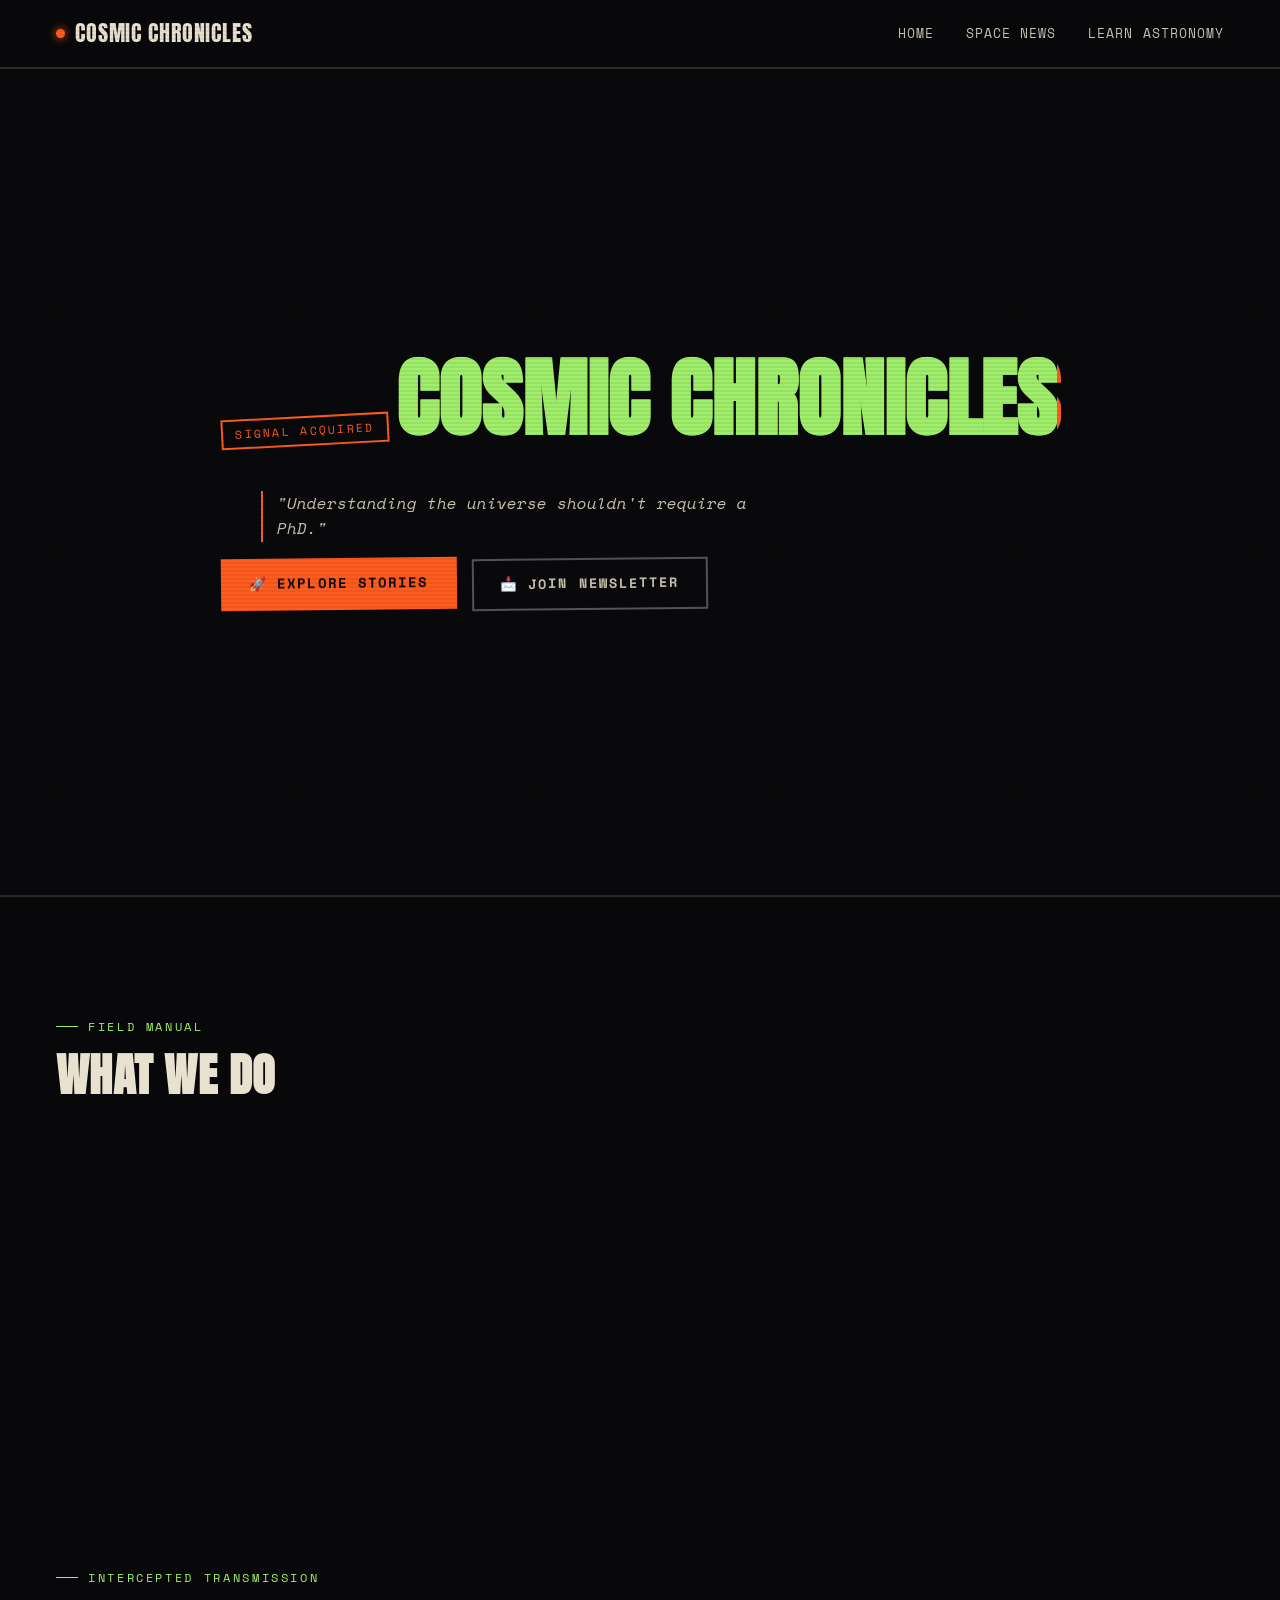
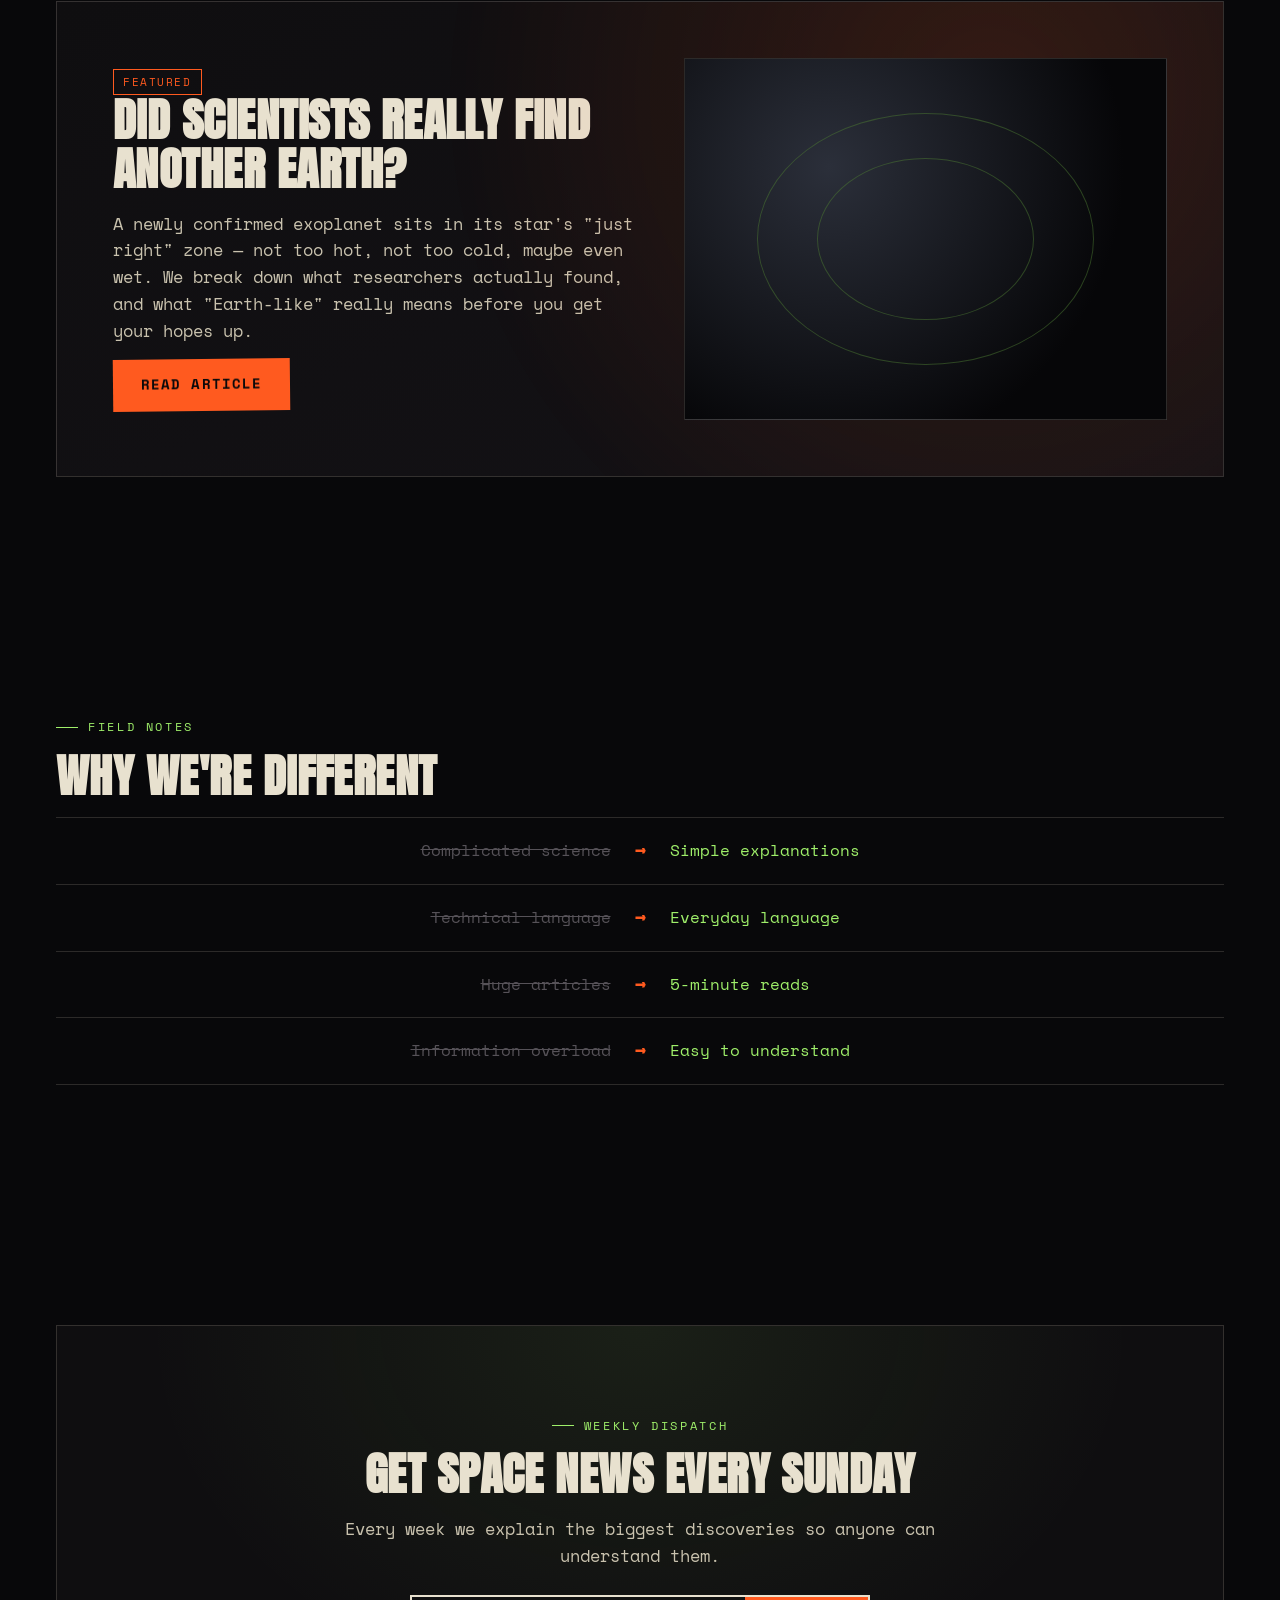
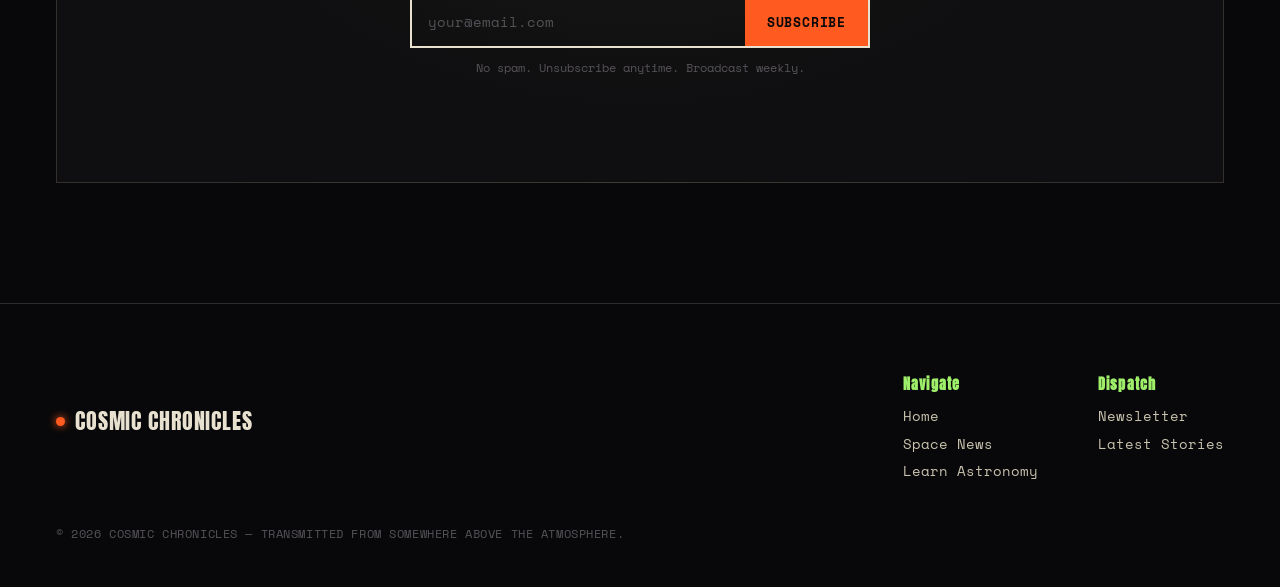
==== index.html @ 282ca545 "Add files via upload" ====
<!DOCTYPE html>
<html lang="en">
<head>
<meta charset="UTF-8">
<meta name="viewport" content="width=device-width, initial-scale=1.0">
<title>Cosmic Chronicles — Space News Made Simple</title>
<meta name="description" content="Space news and astronomy, explained in plain language. No PhD required.">
<link rel="stylesheet" href="style.css">
</head>
<body>

<div class="grain"></div>
<div class="scanlines"></div>
<canvas id="starfield"></canvas>

<nav class="site-nav">
  <div class="nav-brand"><span class="dot"></span> COSMIC CHRONICLES</div>
  <ul class="nav-links">
    <li><a href="index.html">Home</a></li>
    <li><a href="news.html">Space News</a></li>
    <li><a href="learn.html">Learn Astronomy</a></li>
  </ul>
</nav>

<main>

  <!-- ============ HERO ============ -->
  <section class="hero">
    <div class="wrap">
      <span class="stamp">SIGNAL ACQUIRED</span>
      <h1 class="glitch" data-text="COSMIC CHRONICLES">COSMIC CHRONICLES</h1>
      <p class="hero-tag" data-typewriter="Space news made simple."></p>
      <blockquote class="hero-quote">"Understanding the universe shouldn't require a PhD."</blockquote>
      <div class="btn-row">
        <a href="news.html" class="btn primary">🚀 Explore Stories</a>
        <a href="#newsletter" class="btn ghost">📩 Join Newsletter</a>
      </div>
    </div>
  </section>

  <!-- ============ MISSION ============ -->
  <section id="mission">
    <div class="wrap">
      <p class="eyebrow">Field Manual</p>
      <h2>What we do</h2>
      <div class="card-grid cols-3">
        <div class="report-card taped">
          <span class="icon">📚</span>
          <h3>Learn</h3>
          <p>Understand astronomy from the basics — no jargon, no gatekeeping.</p>
        </div>
        <div class="report-card taped">
          <span class="icon">📰</span>
          <h3>Read</h3>
          <p>Weekly space news explained in beginner-friendly language.</p>
        </div>
        <div class="report-card taped">
          <span class="icon">🚀</span>
          <h3>Discover</h3>
          <p>Stay updated on launches, telescopes, planets, and the latest discoveries.</p>
        </div>
      </div>
    </div>
  </section>

  <!-- ============ FEATURED STORY ============ -->
  <section id="featured">
    <div class="wrap">
      <p class="eyebrow">Intercepted Transmission</p>
      <div class="featured">
        <div>
          <span class="badge orange">Featured</span>
          <h2>Did Scientists Really Find Another Earth?</h2>
          <p class="lede">A newly confirmed exoplanet sits in its star's "just right" zone — not too hot, not too cold, maybe even wet. We break down what researchers actually found, and what "Earth-like" really means before you get your hopes up.</p>
          <a href="news.html" class="btn primary">Read Article</a>
        </div>
        <div class="featured-visual">
          <div class="ring orbit-spin" style="width:70%;height:70%;top:15%;left:15%;animation-duration:14s;"></div>
          <div class="ring orbit-spin" style="width:45%;height:45%;top:27.5%;left:27.5%;animation-duration:9s;animation-direction:reverse;"></div>
        </div>
      </div>
    </div>
  </section>

  <!-- ============ WHY WE'RE DIFFERENT ============ -->
  <section id="different">
    <div class="wrap">
      <p class="eyebrow">Field Notes</p>
      <h2>Why we're different</h2>
      <div class="ledger">
        <div class="ledger-row">
          <span class="old">Complicated science</span>
          <span class="arrow">→</span>
          <span class="new">Simple explanations</span>
        </div>
        <div class="ledger-row">
          <span class="old">Technical language</span>
          <span class="arrow">→</span>
          <span class="new">Everyday language</span>
        </div>
        <div class="ledger-row">
          <span class="old">Huge articles</span>
          <span class="arrow">→</span>
          <span class="new">5-minute reads</span>
        </div>
        <div class="ledger-row">
          <span class="old">Information overload</span>
          <span class="arrow">→</span>
          <span class="new">Easy to understand</span>
        </div>
      </div>
    </div>
  </section>

  <!-- ============ NEWSLETTER ============ -->
  <section id="newsletter">
    <div class="wrap transmit">
      <p class="eyebrow" style="justify-content:center;">Weekly Dispatch</p>
      <h2>Get Space News Every Sunday</h2>
      <p class="lede" style="margin:0 auto;">Every week we explain the biggest discoveries so anyone can understand them.</p>
      <form class="transmit-form" onsubmit="event.preventDefault(); this.querySelector('button').textContent='Signal Received ✓';">
        <input type="email" required placeholder="your@email.com" aria-label="Email address">
        <button type="submit">Subscribe</button>
      </form>
      <p class="transmit-note">No spam. Unsubscribe anytime. Broadcast weekly.</p>
    </div>
  </section>

</main>

<footer>
  <canvas id="constellation"></canvas>
  <div class="footer-inner">
    <div class="nav-brand"><span class="dot"></span> COSMIC CHRONICLES</div>
    <div class="footer-cols">
      <div>
        <h4>Navigate</h4>
        <ul>
          <li><a href="index.html">Home</a></li>
          <li><a href="news.html">Space News</a></li>
          <li><a href="learn.html">Learn Astronomy</a></li>
        </ul>
      </div>
      <div>
        <h4>Dispatch</h4>
        <ul>
          <li><a href="#newsletter">Newsletter</a></li>
          <li><a href="news.html">Latest Stories</a></li>
        </ul>
      </div>
    </div>
  </div>
  <p class="footer-bottom">© 2026 COSMIC CHRONICLES — TRANSMITTED FROM SOMEWHERE ABOVE THE ATMOSPHERE.</p>
</footer>

<script src="script.js"></script>
</body>
</html>
---- style.css ----
/* ============================================================
   COSMIC CHRONICLES — space-grunge dispatch aesthetic
   Signal intercepted. Field reports from the edge of the map.
   ============================================================ */

@import url('https://fonts.googleapis.com/css2?family=Anton&family=Space+Mono:ital,wght@0,400;0,700;1,400&display=swap');

:root{
  /* ---- palette ---- */
  --void:        #08080a;   /* near-black backdrop */
  --void-2:      #0f0e10;   /* panel backdrop */
  --paper:       #e8e1cf;   /* aged field-report paper */
  --paper-dim:   #c9c2ae;
  --signal:      #ff5a1f;   /* transmission orange — primary accent */
  --signal-dim:  #8a3324;   /* rust */
  --phosphor:    #9fef6a;   /* CRT-green secondary accent */
  --phosphor-dim:#4d7a33;
  --static:      #565258;   /* scan/static grey */
  --line:        rgba(232,225,207,0.16);

  /* ---- type ---- */
  --f-display: 'Anton', 'Arial Narrow', sans-serif;
  --f-mono: 'Space Mono', 'Courier New', monospace;

  --edge: 2px;
}

*,*::before,*::after{ box-sizing:border-box; }
html{ scroll-behavior:smooth; }
body{
  margin:0;
  background:var(--void);
  color:var(--paper);
  font-family:var(--f-mono);
  font-size:16px;
  line-height:1.6;
  overflow-x:hidden;
  position:relative;
}

a{ color:inherit; text-decoration:none; }
ul{ list-style:none; margin:0; padding:0; }
img{ max-width:100%; display:block; }
button{ font-family:inherit; cursor:pointer; }

::selection{ background:var(--signal); color:var(--void); }

/* focus visibility */
a:focus-visible, button:focus-visible, input:focus-visible{
  outline:2px dashed var(--phosphor);
  outline-offset:3px;
}

/* ============================================================
   TEXTURE LAYERS — grain + scanlines, fixed over everything
   ============================================================ */
.grain{
  position:fixed; inset:0; z-index:9999; pointer-events:none;
  opacity:0.05; mix-blend-mode:overlay;
  background-image:url("data:image/svg+xml,%3Csvg xmlns='http://www.w3.org/2000/svg' width='120' height='120'%3E%3Cfilter id='n'%3E%3CfeTurbulence type='fractalNoise' baseFrequency='0.85' numOctaves='2' stitchTiles='stitch'/%3E%3C/filter%3E%3Crect width='100%25' height='100%25' filter='url(%23n)'/%3E%3C/svg%3E");
}
.scanlines{
  position:fixed; inset:0; z-index:9998; pointer-events:none;
  opacity:0.35;
  background:repeating-linear-gradient(
    to bottom, rgba(0,0,0,0.0) 0px, rgba(0,0,0,0.0) 2px,
    rgba(0,0,0,0.35) 3px, rgba(0,0,0,0.0) 4px
  );
  mix-blend-mode:multiply;
}

#starfield{ position:fixed; inset:0; z-index:0; }

/* ============================================================
   NAV — teleprinter header
   ============================================================ */
.site-nav{
  position:sticky; top:0; z-index:100;
  display:flex; align-items:center; justify-content:space-between;
  padding:16px clamp(20px,5vw,56px);
  background:rgba(8,8,10,0.86);
  backdrop-filter:blur(6px);
  border-bottom:var(--edge) solid var(--line);
}
.nav-brand{
  font-family:var(--f-display);
  font-size:1.35rem;
  letter-spacing:0.04em;
  display:flex; align-items:center; gap:10px;
}
.nav-brand .dot{
  width:9px; height:9px; border-radius:50%;
  background:var(--signal);
  box-shadow:0 0 8px var(--signal);
  animation:blink 1.6s infinite steps(1);
}
@keyframes blink{ 50%{ opacity:0.15; } }

.nav-links{ display:flex; gap:clamp(14px,2.5vw,32px); font-size:0.82rem; letter-spacing:0.08em; text-transform:uppercase; }
.nav-links a{
  position:relative; padding-bottom:4px; color:var(--paper-dim);
  transition:color .2s ease;
}
.nav-links a:hover, .nav-links a.active{ color:var(--phosphor); }
.nav-links a.active::after{
  content:''; position:absolute; left:0; bottom:0; width:100%; height:1px; background:var(--phosphor);
}

/* ============================================================
   LAYOUT PRIMITIVES
   ============================================================ */
main{ position:relative; z-index:1; }
section{ padding:clamp(60px,10vw,120px) clamp(20px,5vw,56px); position:relative; }
.wrap{ max-width:1180px; margin:0 auto; }

.eyebrow{
  font-size:0.75rem; letter-spacing:0.22em; text-transform:uppercase;
  color:var(--phosphor); margin:0 0 14px;
  display:flex; align-items:center; gap:10px;
}
.eyebrow::before{ content:''; width:22px; height:1px; background:var(--phosphor); }

h1,h2,h3{ font-family:var(--f-display); letter-spacing:0.01em; margin:0 0 18px; line-height:1.05; text-transform:uppercase; }
h1{ font-size:clamp(2.6rem,7vw,5.4rem); }
h2{ font-size:clamp(1.8rem,4vw,2.9rem); }
h3{ font-size:1.25rem; }
p{ margin:0 0 14px; color:var(--paper-dim); }

.lede{ font-size:1.05rem; max-width:60ch; }

/* ============================================================
   BUTTONS — rubber-stamp style
   ============================================================ */
.btn{
  display:inline-flex; align-items:center; gap:8px;
  padding:13px 26px;
  font-family:var(--f-mono); font-weight:700; font-size:0.85rem;
  letter-spacing:0.08em; text-transform:uppercase;
  border:2px solid var(--paper);
  background:transparent; color:var(--paper);
  transform:rotate(-0.6deg);
  transition:transform .18s ease, background .18s ease, color .18s ease, box-shadow .18s ease;
}
.btn:hover{ transform:rotate(0deg) translateY(-2px); box-shadow:4px 4px 0 var(--signal-dim); }
.btn.primary{ background:var(--signal); border-color:var(--signal); color:var(--void); }
.btn.primary:hover{ box-shadow:4px 4px 0 var(--phosphor); }
.btn.ghost{ border-color:var(--static); color:var(--paper-dim); }

.btn-row{ display:flex; gap:16px; flex-wrap:wrap; margin-top:8px; }

/* ============================================================
   HERO
   ============================================================ */
.hero{
  min-height:92vh; display:flex; flex-direction:column; justify-content:center;
  border-bottom:var(--edge) solid var(--line);
  position:relative;
}
.hero .wrap{ max-width:960px; }
.hero .stamp{
  align-self:flex-start;
  border:2px solid var(--signal); color:var(--signal);
  padding:4px 12px; font-size:0.72rem; letter-spacing:0.2em;
  transform:rotate(-3deg); margin-bottom:22px; display:inline-block;
}
.glitch{
  position:relative; display:inline-block;
}
.glitch::before,.glitch::after{
  content:attr(data-text); position:absolute; left:0; top:0; width:100%; height:100%;
  overflow:hidden; background:var(--void);
}
.glitch::before{ color:var(--signal); left:2px; text-shadow:-1px 0 var(--signal); animation:glitch-a 4.5s infinite linear alternate-reverse; }
.glitch::after{ color:var(--phosphor); left:-2px; text-shadow:1px 0 var(--phosphor); animation:glitch-b 3.7s infinite linear alternate-reverse; }
@keyframes glitch-a{ 0%,92%,100%{ clip-path:inset(0 0 100% 0); } 93%{ clip-path:inset(10% 0 60% 0); } 95%{ clip-path:inset(60% 0 5% 0);} 97%{ clip-path:inset(30% 0 40% 0);} }
@keyframes glitch-b{ 0%,90%,100%{ clip-path:inset(0 0 100% 0); } 91%{ clip-path:inset(70% 0 5% 0); } 94%{ clip-path:inset(20% 0 55% 0);} 96%{ clip-path:inset(45% 0 20% 0);} }

.hero-tag{ font-family:var(--f-mono); color:var(--phosphor); font-size:1.05rem; margin-top:6px; }
.hero-quote{
  border-left:2px solid var(--signal); padding-left:14px; margin-top:22px;
  font-style:italic; color:var(--paper-dim); max-width:52ch;
}
.type-cursor::after{ content:'▌'; animation:blink 1s steps(1) infinite; color:var(--phosphor); }

/* ============================================================
   CARDS — torn field-report panels
   ============================================================ */
.card-grid{ display:grid; gap:26px; }
.card-grid.cols-3{ grid-template-columns:repeat(3,1fr); }
.card-grid.cols-2{ grid-template-columns:repeat(2,1fr); }

.report-card{
  background:var(--void-2);
  border:1px solid var(--line);
  padding:26px;
  position:relative;
  clip-path:polygon(0 0,96% 0,100% 6%,100% 100%,4% 100%,0 92%);
  transition:transform .25s ease, box-shadow .25s ease, border-color .25s ease;
  opacity:0; transform:translateY(28px);
}
.report-card.in{ opacity:1; transform:translateY(0); }
.report-card:hover{ transform:translateY(-6px); border-color:var(--signal); box-shadow:6px 6px 0 rgba(255,90,31,0.18); }
.report-card .icon{ font-size:1.8rem; margin-bottom:12px; display:block; }
.report-card h3{ margin-bottom:8px; }
.report-card p{ margin-bottom:0; font-size:0.92rem; }

/* tape corner accent */
.taped::before{
  content:''; position:absolute; top:-10px; left:22px; width:60px; height:18px;
  background:rgba(232,225,207,0.14); transform:rotate(-4deg);
  border:1px solid var(--line);
}

/* ============================================================
   FEATURED / PARALLAX PANEL
   ============================================================ */
.featured{
  border:1px solid var(--line);
  background:linear-gradient(155deg, var(--void-2), #141216);
  padding:clamp(28px,5vw,56px);
  display:grid; grid-template-columns:1.1fr 1fr; gap:40px; align-items:center;
  position:relative; overflow:hidden;
}
.featured::before{
  content:''; position:absolute; inset:0; opacity:0.15; pointer-events:none;
  background:radial-gradient(circle at 80% 20%, var(--signal), transparent 55%);
  will-change:transform;
}
.featured-visual{
  aspect-ratio:4/3; border:1px solid var(--line);
  background:radial-gradient(circle at 30% 30%, #2b2f3a, #060608 70%);
  position:relative; overflow:hidden;
}
.featured-visual .ring{
  position:absolute; border:1px solid var(--phosphor-dim); border-radius:50%;
  opacity:0.5;
}
.badge{
  display:inline-block; font-size:0.7rem; letter-spacing:0.14em; text-transform:uppercase;
  padding:3px 9px; border:1px solid currentColor;
}
.badge.orange{ color:var(--signal); }
.badge.green{ color:var(--phosphor); }
.badge.grey{ color:var(--static); }

/* ============================================================
   WHY DIFFERENT — cross-out ledger
   ============================================================ */
.ledger{ display:grid; gap:0; border-top:1px solid var(--line); }
.ledger-row{
  display:grid; grid-template-columns:1fr auto 1fr; align-items:center; gap:24px;
  padding:20px 4px; border-bottom:1px solid var(--line);
}
.ledger-row .old{ color:var(--static); text-decoration:line-through; text-align:right; }
.ledger-row .arrow{ color:var(--signal); font-family:var(--f-display); }
.ledger-row .new{ color:var(--phosphor); }

/* ============================================================
   NEWSLETTER
   ============================================================ */
.transmit{
  border:1px solid var(--line);
  background:radial-gradient(ellipse at 50% 0%, rgba(159,239,106,0.08), transparent 60%), var(--void-2);
  text-align:center; padding:clamp(50px,8vw,90px) 24px;
}
.transmit-form{
  display:flex; gap:0; max-width:460px; margin:26px auto 0;
  border:2px solid var(--paper);
}
.transmit-form input{
  flex:1; background:transparent; border:none; color:var(--paper);
  padding:14px 16px; font-family:var(--f-mono); font-size:0.9rem;
}
.transmit-form input::placeholder{ color:var(--static); }
.transmit-form button{
  background:var(--signal); color:var(--void); border:none; padding:14px 22px;
  font-weight:700; letter-spacing:0.06em; text-transform:uppercase; font-size:0.82rem;
}
.transmit-note{ font-size:0.75rem; color:var(--static); margin-top:10px; }

/* ============================================================
   FOOTER
   ============================================================ */
footer{
  border-top:1px solid var(--line);
  padding:50px clamp(20px,5vw,56px) 30px;
  position:relative;
}
#constellation{ position:absolute; inset:0; width:100%; height:100%; opacity:0.6; }
.footer-inner{ position:relative; z-index:1; display:flex; justify-content:space-between; flex-wrap:wrap; gap:24px; }
.footer-cols{ display:flex; gap:60px; flex-wrap:wrap; }
.footer-cols h4{ font-family:var(--f-display); font-size:0.9rem; letter-spacing:0.08em; margin-bottom:10px; color:var(--phosphor); }
.footer-cols li{ margin-bottom:6px; font-size:0.85rem; color:var(--paper-dim); }
.footer-bottom{ margin-top:36px; font-size:0.72rem; color:var(--static); letter-spacing:0.05em; }

/* ============================================================
   NEWS PAGE
   ============================================================ */
.pill-row{ display:flex; gap:12px; flex-wrap:wrap; margin-top:24px; }
.pill{
  border:1px solid var(--static); padding:8px 16px; font-size:0.78rem;
  letter-spacing:0.06em; text-transform:uppercase; color:var(--paper-dim);
  transition:all .2s ease; background:transparent;
}
.pill:hover, .pill.active{ border-color:var(--phosphor); color:var(--phosphor); box-shadow:0 0 10px rgba(159,239,106,0.25); }

.news-grid{ display:grid; grid-template-columns:repeat(3,1fr); gap:26px; margin-top:40px; }
.news-card{
  border:1px solid var(--line); background:var(--void-2); overflow:hidden;
  opacity:0; transform:translateY(28px);
  transition:transform .3s ease, box-shadow .3s ease, border-color .3s ease;
}
.news-card.in{ opacity:1; transform:translateY(0); }
.news-card:hover{ transform:translateY(-6px); border-color:var(--signal); box-shadow:6px 6px 0 rgba(255,90,31,0.18); }
.news-card .thumb{
  height:150px; position:relative; overflow:hidden;
  background:linear-gradient(160deg,#1c1a1e,#0a090b);
  display:flex; align-items:center; justify-content:center; font-size:2.4rem;
  transition:transform .4s ease;
}
.news-card:hover .thumb{ transform:scale(1.08); }
.news-card .body{ padding:20px; }
.news-card .meta{ display:flex; gap:10px; align-items:center; margin-bottom:10px; font-size:0.72rem; color:var(--static); flex-wrap:wrap; }
.news-card h3{ font-size:1.05rem; margin-bottom:8px; }
.news-card p{ font-size:0.88rem; margin-bottom:14px; }
.news-card .readmore{ font-size:0.8rem; color:var(--signal); letter-spacing:0.05em; text-transform:uppercase; }

.ticker-wrap{
  border-top:1px solid var(--line); border-bottom:1px solid var(--line);
  overflow:hidden; padding:14px 0; margin-top:60px; background:var(--void-2);
}
.ticker-track{ display:inline-flex; white-space:nowrap; animation:ticker 26s linear infinite; }
.ticker-track span{ padding:0 40px; font-size:0.85rem; color:var(--phosphor); letter-spacing:0.04em; }
@keyframes ticker{ from{ transform:translateX(0); } to{ transform:translateX(-50%); } }

.timeline{ margin-top:40px; border-left:2px solid var(--line); padding-left:30px; display:grid; gap:0; }
.timeline-item{ position:relative; padding:20px 0; border-bottom:1px solid var(--line); cursor:pointer; }
.timeline-item::before{
  content:''; position:absolute; left:-36px; top:26px; width:10px; height:10px;
  background:var(--void); border:2px solid var(--signal); border-radius:50%;
}
.timeline-item .t-head{ display:flex; justify-content:space-between; align-items:center; }
.timeline-item .t-day{ font-family:var(--f-display); letter-spacing:0.04em; font-size:1.1rem; }
.timeline-item .t-toggle{ color:var(--static); transition:transform .25s ease; }
.timeline-item.open .t-toggle{ transform:rotate(45deg); color:var(--phosphor); }
.timeline-item .t-body{
  max-height:0; overflow:hidden; transition:max-height .3s ease;
  font-size:0.88rem; color:var(--paper-dim);
}
.timeline-item.open .t-body{ max-height:200px; margin-top:10px; }

/* ============================================================
   LEARN PAGE
   ============================================================ */
.orbit-hero{ position:relative; }
.orbit-visual{
  position:absolute; right:6%; top:50%; transform:translateY(-50%);
  width:340px; height:340px; opacity:0.55; pointer-events:none;
}
.orbit-ring{ position:absolute; border:1px dashed var(--static); border-radius:50%; inset:0; }
.orbit-ring:nth-child(2){ inset:40px; }
.orbit-ring:nth-child(3){ inset:80px; }
.orbit-dot{ position:absolute; width:10px; height:10px; border-radius:50%; background:var(--signal); top:-5px; left:calc(50% - 5px); box-shadow:0 0 10px var(--signal); }
.orbit-spin{ animation:spin linear infinite; }
@keyframes spin{ to{ transform:rotate(360deg); } }

.path-card{
  border:1px solid var(--line); background:var(--void-2); padding:28px;
  display:flex; align-items:center; gap:20px;
  opacity:0; transform:translateY(28px);
  transition:transform .3s ease, border-color .3s ease;
}
.path-card.in{ opacity:1; transform:translateY(0); }
.path-card:hover{ border-color:var(--phosphor); }
.path-card .icon{ font-size:2.2rem; transition:transform .3s ease; }
.path-card:hover .icon{ transform:translateY(-4px) scale(1.08); }

.fact-grid{ display:grid; grid-template-columns:repeat(3,1fr); gap:22px; margin-top:34px; }
.fact-card{
  border:1px dashed var(--line); padding:20px; font-size:0.88rem; color:var(--paper-dim);
  opacity:0; transition:opacity .6s ease;
}
.fact-card.in{ opacity:1; }

.quiz{
  border:1px solid var(--line); background:var(--void-2); padding:clamp(24px,4vw,44px); margin-top:20px;
}
.quiz-q{ display:none; }
.quiz-q.active{ display:block; }
.quiz-q h3{ font-size:1.05rem; margin-bottom:18px; }
.quiz-options{ display:grid; gap:10px; }
.quiz-opt{
  text-align:left; border:1px solid var(--static); background:transparent; color:var(--paper);
  padding:12px 16px; font-family:var(--f-mono); font-size:0.9rem; transition:all .18s ease;
}
.quiz-opt:hover{ border-color:var(--phosphor); }
.quiz-opt.correct{ border-color:var(--phosphor); color:var(--phosphor); background:rgba(159,239,106,0.08); }
.quiz-opt.wrong{ border-color:var(--signal); color:var(--signal); background:rgba(255,90,31,0.08); }
.quiz-progress{ font-size:0.75rem; color:var(--static); margin-bottom:16px; letter-spacing:0.08em; }
.quiz-result{ display:none; text-align:center; }
.quiz-result.active{ display:block; }
.quiz-result .score{ font-family:var(--f-display); font-size:2.4rem; color:var(--phosphor); margin:14px 0; }

/* ============================================================
   RESPONSIVE
   ============================================================ */
@media (max-width:900px){
  .card-grid.cols-3, .card-grid.cols-2{ grid-template-columns:1fr; }
  .featured{ grid-template-columns:1fr; }
  .news-grid{ grid-template-columns:repeat(2,1fr); }
  .fact-grid{ grid-template-columns:1fr 1fr; }
  .orbit-visual{ display:none; }
  .ledger-row{ grid-template-columns:1fr auto 1fr; font-size:0.85rem; }
}
@media (max-width:640px){
  .nav-links{ display:none; }
  .news-grid{ grid-template-columns:1fr; }
  .fact-grid{ grid-template-columns:1fr; }
  .path-card{ flex-direction:column; align-items:flex-start; }
  .transmit-form{ flex-direction:column; border:none; gap:10px; }
  .transmit-form input, .transmit-form button{ border:2px solid var(--paper); }
}

@media (prefers-reduced-motion:reduce){
  *{ animation-duration:0.01ms !important; animation-iteration-count:1 !important; transition-duration:0.01ms !important; scroll-behavior:auto !important; }
}
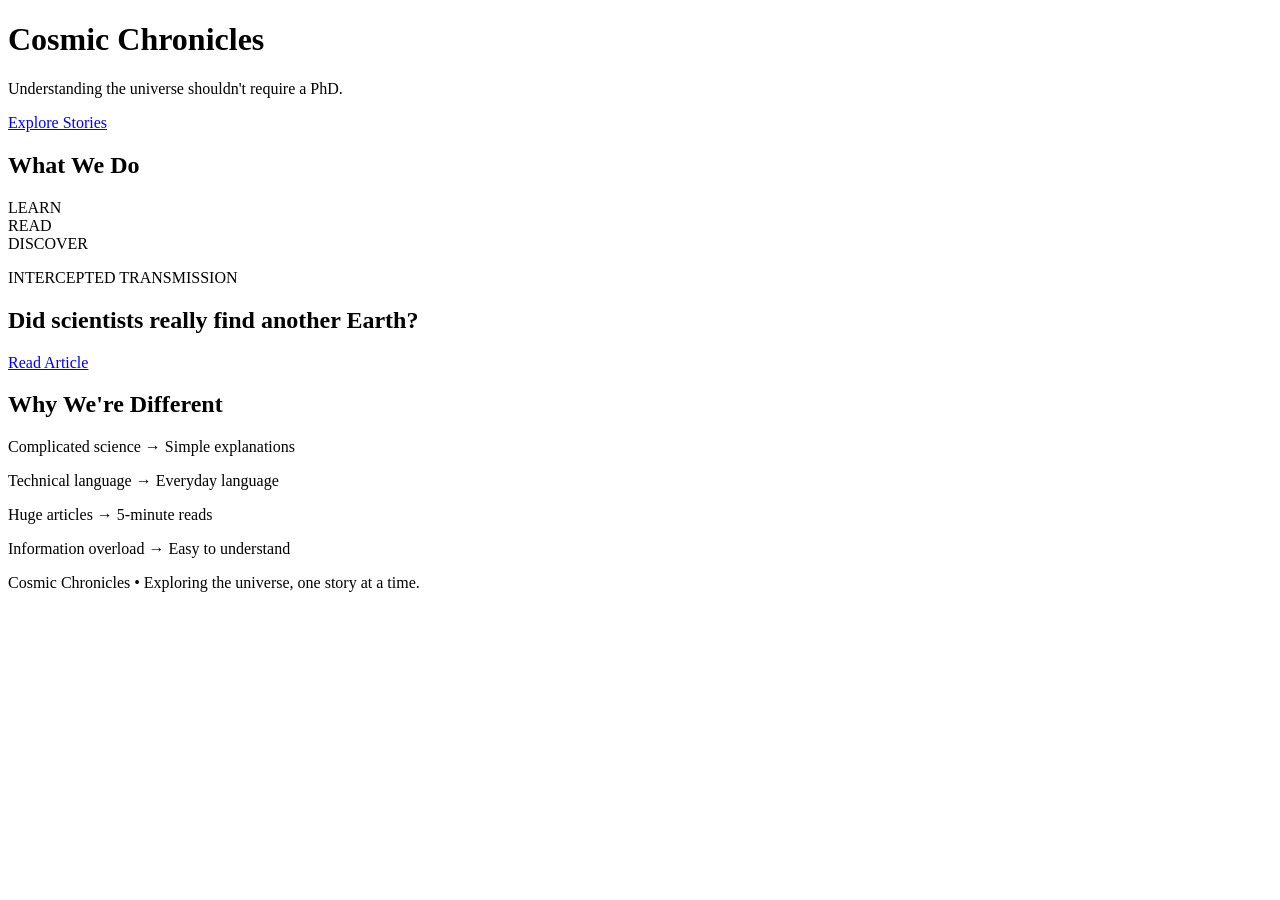
==== commit 07668e09: "Rename index.htnl to index.html" ====
--- a/index.html
+++ b/index.html
@@ -1,158 +1,39 @@
 <!DOCTYPE html>
-<html lang="en">
+<html>
 <head>
-<meta charset="UTF-8">
-<meta name="viewport" content="width=device-width, initial-scale=1.0">
-<title>Cosmic Chronicles — Space News Made Simple</title>
-<meta name="description" content="Space news and astronomy, explained in plain language. No PhD required.">
-<link rel="stylesheet" href="style.css">
+    <title>Cosmic Chronicles</title>
+    <link rel="stylesheet" href="style.css">
 </head>
+
 <body>
 
-<div class="grain"></div>
-<div class="scanlines"></div>
-<canvas id="starfield"></canvas>
+    <h1>Cosmic Chronicles</h1>
 
-<nav class="site-nav">
-  <div class="nav-brand"><span class="dot"></span> COSMIC CHRONICLES</div>
-  <ul class="nav-links">
-    <li><a href="index.html">Home</a></li>
-    <li><a href="news.html">Space News</a></li>
-    <li><a href="learn.html">Learn Astronomy</a></li>
-  </ul>
-</nav>
+    <p>Understanding the universe shouldn't require a PhD.</p>
 
-<main>
+    <a href="news.html">Explore Stories</a>
+    <h2>What We Do</h2>
 
-  <!-- ============ HERO ============ -->
-  <section class="hero">
-    <div class="wrap">
-      <span class="stamp">SIGNAL ACQUIRED</span>
-      <h1 class="glitch" data-text="COSMIC CHRONICLES">COSMIC CHRONICLES</h1>
-      <p class="hero-tag" data-typewriter="Space news made simple."></p>
-      <blockquote class="hero-quote">"Understanding the universe shouldn't require a PhD."</blockquote>
-      <div class="btn-row">
-        <a href="news.html" class="btn primary">🚀 Explore Stories</a>
-        <a href="#newsletter" class="btn ghost">📩 Join Newsletter</a>
-      </div>
-    </div>
-  </section>
+<div class="cards">
+    <div>LEARN</div>
+    <div>READ</div>
+    <div>DISCOVER</div>
+</div>
+<p class="small">INTERCEPTED TRANSMISSION</p>
 
-  <!-- ============ MISSION ============ -->
-  <section id="mission">
-    <div class="wrap">
-      <p class="eyebrow">Field Manual</p>
-      <h2>What we do</h2>
-      <div class="card-grid cols-3">
-        <div class="report-card taped">
-          <span class="icon">📚</span>
-          <h3>Learn</h3>
-          <p>Understand astronomy from the basics — no jargon, no gatekeeping.</p>
-        </div>
-        <div class="report-card taped">
-          <span class="icon">📰</span>
-          <h3>Read</h3>
-          <p>Weekly space news explained in beginner-friendly language.</p>
-        </div>
-        <div class="report-card taped">
-          <span class="icon">🚀</span>
-          <h3>Discover</h3>
-          <p>Stay updated on launches, telescopes, planets, and the latest discoveries.</p>
-        </div>
-      </div>
-    </div>
-  </section>
+<h2>Did scientists really find another Earth?</h2>
 
-  <!-- ============ FEATURED STORY ============ -->
-  <section id="featured">
-    <div class="wrap">
-      <p class="eyebrow">Intercepted Transmission</p>
-      <div class="featured">
-        <div>
-          <span class="badge orange">Featured</span>
-          <h2>Did Scientists Really Find Another Earth?</h2>
-          <p class="lede">A newly confirmed exoplanet sits in its star's "just right" zone — not too hot, not too cold, maybe even wet. We break down what researchers actually found, and what "Earth-like" really means before you get your hopes up.</p>
-          <a href="news.html" class="btn primary">Read Article</a>
-        </div>
-        <div class="featured-visual">
-          <div class="ring orbit-spin" style="width:70%;height:70%;top:15%;left:15%;animation-duration:14s;"></div>
-          <div class="ring orbit-spin" style="width:45%;height:45%;top:27.5%;left:27.5%;animation-duration:9s;animation-direction:reverse;"></div>
-        </div>
-      </div>
-    </div>
-  </section>
+<a href="#">Read Article</a>
+<h2>Why We're Different</h2>
 
-  <!-- ============ WHY WE'RE DIFFERENT ============ -->
-  <section id="different">
-    <div class="wrap">
-      <p class="eyebrow">Field Notes</p>
-      <h2>Why we're different</h2>
-      <div class="ledger">
-        <div class="ledger-row">
-          <span class="old">Complicated science</span>
-          <span class="arrow">→</span>
-          <span class="new">Simple explanations</span>
-        </div>
-        <div class="ledger-row">
-          <span class="old">Technical language</span>
-          <span class="arrow">→</span>
-          <span class="new">Everyday language</span>
-        </div>
-        <div class="ledger-row">
-          <span class="old">Huge articles</span>
-          <span class="arrow">→</span>
-          <span class="new">5-minute reads</span>
-        </div>
-        <div class="ledger-row">
-          <span class="old">Information overload</span>
-          <span class="arrow">→</span>
-          <span class="new">Easy to understand</span>
-        </div>
-      </div>
-    </div>
-  </section>
-
-  <!-- ============ NEWSLETTER ============ -->
-  <section id="newsletter">
-    <div class="wrap transmit">
-      <p class="eyebrow" style="justify-content:center;">Weekly Dispatch</p>
-      <h2>Get Space News Every Sunday</h2>
-      <p class="lede" style="margin:0 auto;">Every week we explain the biggest discoveries so anyone can understand them.</p>
-      <form class="transmit-form" onsubmit="event.preventDefault(); this.querySelector('button').textContent='Signal Received ✓';">
-        <input type="email" required placeholder="your@email.com" aria-label="Email address">
-        <button type="submit">Subscribe</button>
-      </form>
-      <p class="transmit-note">No spam. Unsubscribe anytime. Broadcast weekly.</p>
-    </div>
-  </section>
-
-</main>
-
+<p>Complicated science → Simple explanations</p>
+<p>Technical language → Everyday language</p>
+<p>Huge articles → 5-minute reads</p>
+<p>Information overload → Easy to understand</p>
 <footer>
-  <canvas id="constellation"></canvas>
-  <div class="footer-inner">
-    <div class="nav-brand"><span class="dot"></span> COSMIC CHRONICLES</div>
-    <div class="footer-cols">
-      <div>
-        <h4>Navigate</h4>
-        <ul>
-          <li><a href="index.html">Home</a></li>
-          <li><a href="news.html">Space News</a></li>
-          <li><a href="learn.html">Learn Astronomy</a></li>
-        </ul>
-      </div>
-      <div>
-        <h4>Dispatch</h4>
-        <ul>
-          <li><a href="#newsletter">Newsletter</a></li>
-          <li><a href="news.html">Latest Stories</a></li>
-        </ul>
-      </div>
-    </div>
-  </div>
-  <p class="footer-bottom">© 2026 COSMIC CHRONICLES — TRANSMITTED FROM SOMEWHERE ABOVE THE ATMOSPHERE.</p>
+    Cosmic Chronicles • Exploring the universe, one story at a time.
 </footer>
 
-<script src="script.js"></script>
 </body>
 </html>
+
